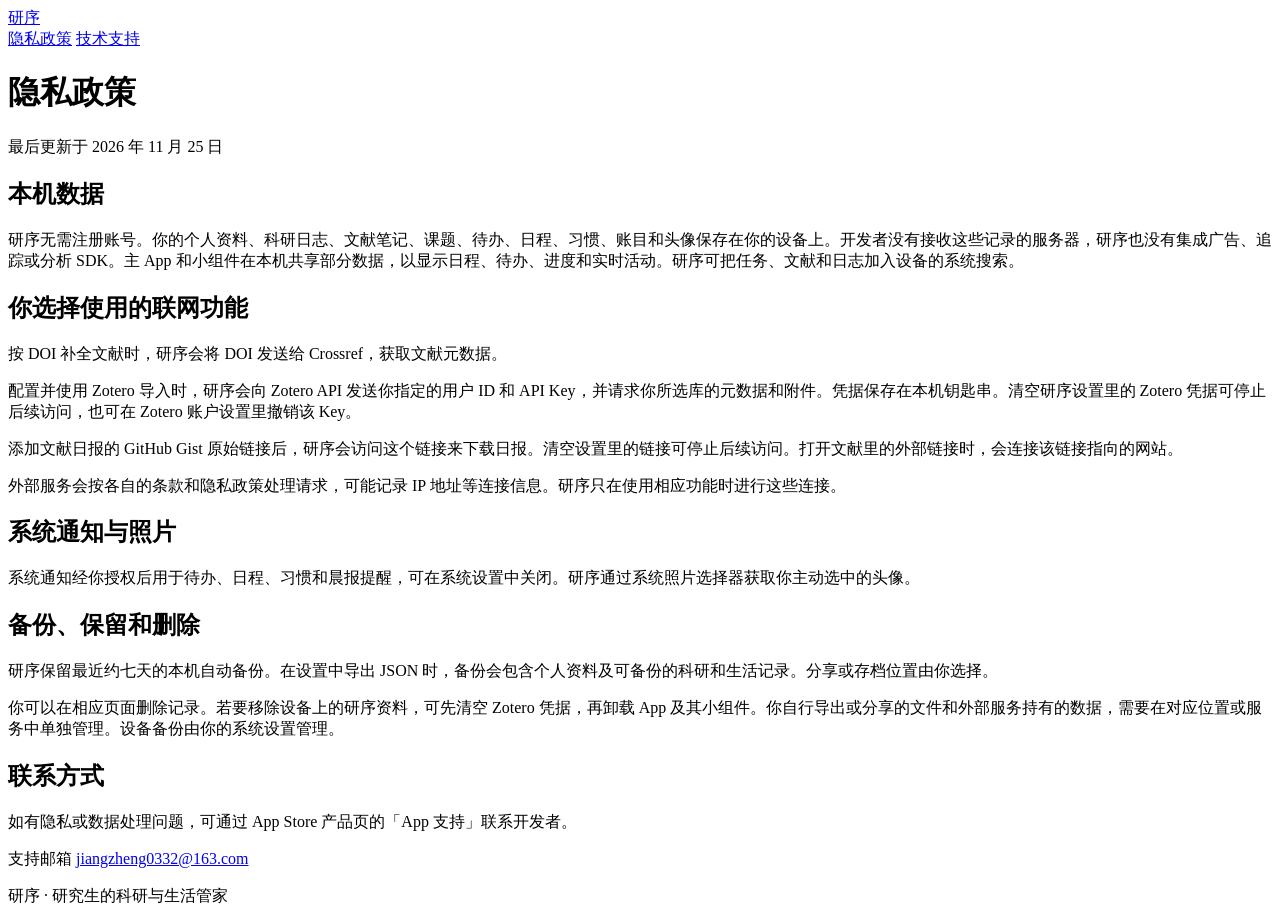
==== privacy/index.html @ a757e45b "Publish Yanxu support and privacy pages" ====
<!doctype html>
<html lang="zh-Hans">
<head>
  <meta charset="utf-8">
  <meta name="viewport" content="width=device-width, initial-scale=1">
  <meta name="description" content="研序 iPhone App 的隐私政策与技术支持">
  <title>隐私政策 · 研序</title>
  <link rel="stylesheet" href="/yanxu-support/style.css">
</head>
<body>
  <header><a class="brand" href="/yanxu-support/">研序</a><nav aria-label="页面导航"><a href="/yanxu-support/privacy/" aria-current=page>隐私政策</a> <a href="/yanxu-support/support/">技术支持</a></nav></header>
  <main><h1>隐私政策</h1>
  <p>最后更新于 2026 年 11 月 25 日</p>
  <h2>本机数据</h2>
  <p>研序无需注册账号。你的个人资料、科研日志、文献笔记、课题、待办、日程、习惯、账目和头像保存在你的设备上。开发者没有接收这些记录的服务器，研序也没有集成广告、追踪或分析 SDK。主 App 和小组件在本机共享部分数据，以显示日程、待办、进度和实时活动。研序可把任务、文献和日志加入设备的系统搜索。</p>
  <h2>你选择使用的联网功能</h2>
  <p>按 DOI 补全文献时，研序会将 DOI 发送给 Crossref，获取文献元数据。</p>
  <p>配置并使用 Zotero 导入时，研序会向 Zotero API 发送你指定的用户 ID 和 API Key，并请求你所选库的元数据和附件。凭据保存在本机钥匙串。清空研序设置里的 Zotero 凭据可停止后续访问，也可在 Zotero 账户设置里撤销该 Key。</p>
  <p>添加文献日报的 GitHub Gist 原始链接后，研序会访问这个链接来下载日报。清空设置里的链接可停止后续访问。打开文献里的外部链接时，会连接该链接指向的网站。</p>
  <p>外部服务会按各自的条款和隐私政策处理请求，可能记录 IP 地址等连接信息。研序只在使用相应功能时进行这些连接。</p>
  <h2>系统通知与照片</h2>
  <p>系统通知经你授权后用于待办、日程、习惯和晨报提醒，可在系统设置中关闭。研序通过系统照片选择器获取你主动选中的头像。</p>
  <h2>备份、保留和删除</h2>
  <p>研序保留最近约七天的本机自动备份。在设置中导出 JSON 时，备份会包含个人资料及可备份的科研和生活记录。分享或存档位置由你选择。</p>
  <p>你可以在相应页面删除记录。若要移除设备上的研序资料，可先清空 Zotero 凭据，再卸载 App 及其小组件。你自行导出或分享的文件和外部服务持有的数据，需要在对应位置或服务中单独管理。设备备份由你的系统设置管理。</p>
  <h2>联系方式</h2>
  <p>如有隐私或数据处理问题，可通过 App Store 产品页的「App 支持」联系开发者。</p>
  <p>支持邮箱 <a href="mailto:jiangzheng0332@163.com">jiangzheng0332@163.com</a></p>
  </main>
  <footer>研序 · 研究生的科研与生活管家</footer>
</body>
</html>
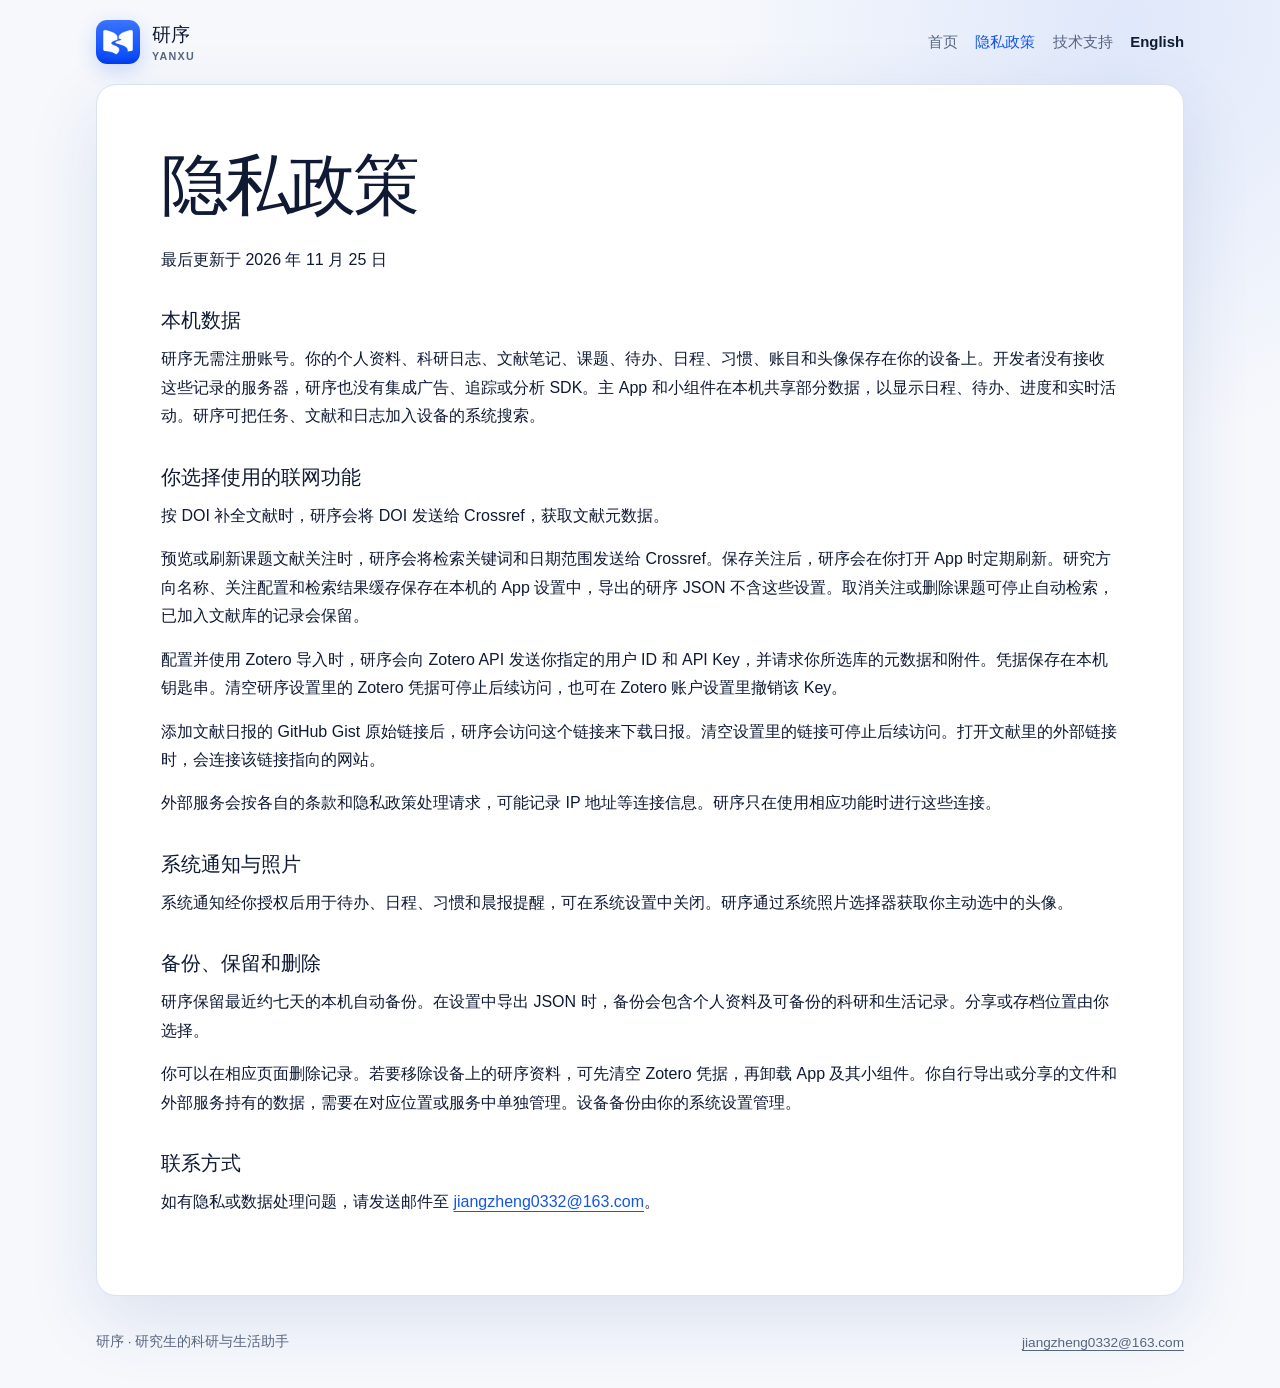
==== commit 5ee9e203: "Publish refreshed support and privacy pages" ====
--- a/privacy/index.html
+++ b/privacy/index.html
@@ -3,18 +3,34 @@
 <head>
   <meta charset="utf-8">
   <meta name="viewport" content="width=device-width, initial-scale=1">
-  <meta name="description" content="研序 iPhone App 的隐私政策与技术支持">
+  <meta name="description" content="研序隐私政策：了解本机数据、可选的联网功能和数据删除方式。">
+  <meta name="theme-color" content="#1456e8">
   <title>隐私政策 · 研序</title>
-  <link rel="stylesheet" href="/yanxu-support/style.css">
+  <link rel="stylesheet" href="/style.css">
+  <link rel="icon" href="/icon.png" type="image/png">
+  <link rel="apple-touch-icon" href="/icon.png">
 </head>
 <body>
-  <header><a class="brand" href="/yanxu-support/">研序</a><nav aria-label="页面导航"><a href="/yanxu-support/privacy/" aria-current=page>隐私政策</a> <a href="/yanxu-support/support/">技术支持</a></nav></header>
-  <main><h1>隐私政策</h1>
+  <a class="skip-link" href="#content">Skip to content</a>
+  <header class="site-header">
+    <a class="brand" href="../" aria-label="Yanxu home">
+      <img src="/icon.png" width="44" height="44" alt="">
+      <span>研序 <small>Yanxu</small></span>
+    </a>
+    <nav aria-label="Primary navigation">
+      <a href="../">首页</a> <a href="../privacy/" aria-current=page>隐私政策</a> <a href="../support/">技术支持</a>
+      <a class="language" href="../en/privacy/">English</a>
+    </nav>
+  </header>
+  <main>
+    <div id="content" class="content">
+      <h1>隐私政策</h1>
   <p>最后更新于 2026 年 11 月 25 日</p>
   <h2>本机数据</h2>
   <p>研序无需注册账号。你的个人资料、科研日志、文献笔记、课题、待办、日程、习惯、账目和头像保存在你的设备上。开发者没有接收这些记录的服务器，研序也没有集成广告、追踪或分析 SDK。主 App 和小组件在本机共享部分数据，以显示日程、待办、进度和实时活动。研序可把任务、文献和日志加入设备的系统搜索。</p>
   <h2>你选择使用的联网功能</h2>
   <p>按 DOI 补全文献时，研序会将 DOI 发送给 Crossref，获取文献元数据。</p>
+  <p>预览或刷新课题文献关注时，研序会将检索关键词和日期范围发送给 Crossref。保存关注后，研序会在你打开 App 时定期刷新。研究方向名称、关注配置和检索结果缓存保存在本机的 App 设置中，导出的研序 JSON 不含这些设置。取消关注或删除课题可停止自动检索，已加入文献库的记录会保留。</p>
   <p>配置并使用 Zotero 导入时，研序会向 Zotero API 发送你指定的用户 ID 和 API Key，并请求你所选库的元数据和附件。凭据保存在本机钥匙串。清空研序设置里的 Zotero 凭据可停止后续访问，也可在 Zotero 账户设置里撤销该 Key。</p>
   <p>添加文献日报的 GitHub Gist 原始链接后，研序会访问这个链接来下载日报。清空设置里的链接可停止后续访问。打开文献里的外部链接时，会连接该链接指向的网站。</p>
   <p>外部服务会按各自的条款和隐私政策处理请求，可能记录 IP 地址等连接信息。研序只在使用相应功能时进行这些连接。</p>
@@ -24,9 +40,12 @@
   <p>研序保留最近约七天的本机自动备份。在设置中导出 JSON 时，备份会包含个人资料及可备份的科研和生活记录。分享或存档位置由你选择。</p>
   <p>你可以在相应页面删除记录。若要移除设备上的研序资料，可先清空 Zotero 凭据，再卸载 App 及其小组件。你自行导出或分享的文件和外部服务持有的数据，需要在对应位置或服务中单独管理。设备备份由你的系统设置管理。</p>
   <h2>联系方式</h2>
-  <p>如有隐私或数据处理问题，可通过 App Store 产品页的「App 支持」联系开发者。</p>
-  <p>支持邮箱 <a href="mailto:jiangzheng0332@163.com">jiangzheng0332@163.com</a></p>
+  <p>如有隐私或数据处理问题，请发送邮件至 <a href="mailto:jiangzheng0332@163.com">jiangzheng0332@163.com</a>。</p>
+    </div>
   </main>
-  <footer>研序 · 研究生的科研与生活管家</footer>
+  <footer>
+    <span>研序 · 研究生的科研与生活助手</span>
+    <a href="mailto:jiangzheng0332@163.com">jiangzheng0332@163.com</a>
+  </footer>
 </body>
 </html>
--- a/style.css
+++ b/style.css
@@ -0,0 +1,220 @@
+:root {
+  color-scheme: light dark;
+  --page: #f6f8fc;
+  --surface: #ffffff;
+  --surface-muted: #eef3ff;
+  --text: #101a35;
+  --muted: #58657f;
+  --accent: #1456e8;
+  --accent-deep: #0d3eb5;
+  --line: #dbe2ef;
+  --shadow: 0 24px 70px rgb(35 69 140 / 12%);
+  font-family: -apple-system, BlinkMacSystemFont, "PingFang SC", "Noto Sans SC", sans-serif;
+  font-synthesis: none;
+}
+* { box-sizing: border-box; }
+html { scroll-behavior: smooth; }
+body {
+  margin: 0;
+  background:
+    radial-gradient(circle at 88% 2%, rgb(20 86 232 / 10%), transparent 26rem),
+    var(--page);
+  color: var(--text);
+}
+a { color: var(--accent); text-underline-offset: 0.22em; }
+a:focus-visible, summary:focus-visible { outline: 3px solid rgb(20 86 232 / 35%); outline-offset: 4px; }
+img { display: block; max-width: 100%; }
+.skip-link {
+  position: fixed;
+  top: 0.75rem;
+  left: 0.75rem;
+  z-index: 10;
+  padding: 0.7rem 1rem;
+  border-radius: 0.5rem;
+  background: var(--text);
+  color: var(--surface);
+  transform: translateY(-160%);
+}
+.skip-link:focus { transform: translateY(0); }
+.site-header, main, footer { width: min(100% - 2rem, 68rem); margin-inline: auto; }
+.site-header {
+  min-height: 5.25rem;
+  display: flex;
+  align-items: center;
+  justify-content: space-between;
+  gap: 1rem;
+}
+.brand {
+  display: inline-flex;
+  align-items: center;
+  gap: 0.75rem;
+  color: var(--text);
+  font-size: 1.2rem;
+  font-weight: 750;
+  text-decoration: none;
+}
+.brand img { width: 2.75rem; height: 2.75rem; border-radius: 0.7rem; box-shadow: 0 6px 20px rgb(20 86 232 / 20%); }
+.brand small { display: block; margin-top: 0.12rem; color: var(--muted); font-size: 0.67rem; font-weight: 600; letter-spacing: 0.12em; text-transform: uppercase; }
+nav { display: flex; align-items: center; flex-wrap: wrap; justify-content: flex-end; gap: 0.25rem 1.1rem; }
+nav a {
+  color: var(--muted);
+  font-size: 0.93rem;
+  font-weight: 650;
+  text-decoration: none;
+}
+nav a:hover, nav a[aria-current="page"] { color: var(--accent); }
+nav .language { color: var(--text); }
+main {
+  min-height: calc(100vh - 11rem);
+  overflow: hidden;
+  border: 1px solid var(--line);
+  border-radius: 1.25rem;
+  background: var(--surface);
+  box-shadow: var(--shadow);
+}
+.content { padding: clamp(1.4rem, 5vw, 4.5rem); }
+.hero {
+  display: grid;
+  grid-template-columns: minmax(0, 1.45fr) minmax(12rem, 0.75fr);
+  align-items: center;
+  gap: clamp(2rem, 7vw, 6rem);
+}
+.hero h1 {
+  max-width: 12ch;
+  margin: 0.45rem 0 1.2rem;
+  font-size: clamp(2.7rem, 7vw, 5rem);
+  letter-spacing: -0.045em;
+  line-height: 1.03;
+}
+.app-icon {
+  justify-self: center;
+  width: min(100%, 17rem);
+  height: auto;
+  border-radius: 22%;
+  box-shadow: 0 28px 70px rgb(20 86 232 / 28%);
+}
+.eyebrow {
+  margin: 0;
+  color: var(--accent);
+  font-size: 0.75rem;
+  font-weight: 750;
+  letter-spacing: 0.14em;
+  text-transform: uppercase;
+}
+.lead { max-width: 43rem; color: var(--muted); font-size: clamp(1.05rem, 2vw, 1.25rem); line-height: 1.75; }
+.actions { display: flex; flex-wrap: wrap; gap: 0.75rem; margin-top: 1.8rem; }
+.button {
+  display: inline-flex;
+  min-height: 2.85rem;
+  align-items: center;
+  justify-content: center;
+  padding: 0.72rem 1.15rem;
+  border: 1px solid transparent;
+  border-radius: 0.55rem;
+  font-size: 0.94rem;
+  font-weight: 700;
+  text-decoration: none;
+}
+.button.primary { background: var(--accent); color: #fff; }
+.button.primary:hover { background: var(--accent-deep); }
+.button.secondary { border-color: var(--line); background: var(--surface); color: var(--text); }
+.button.secondary:hover { border-color: var(--accent); color: var(--accent); }
+.facts {
+  display: grid;
+  grid-template-columns: repeat(3, 1fr);
+  gap: 1rem;
+  margin-top: clamp(2.5rem, 7vw, 5rem);
+  padding-top: 1.35rem;
+  border-top: 1px solid var(--line);
+}
+.facts div { display: flex; flex-direction: column; gap: 0.28rem; }
+.facts span { color: var(--muted); font-size: 0.78rem; }
+.facts strong { font-size: 0.98rem; }
+.section { margin-top: clamp(3rem, 8vw, 6rem); }
+.section h2, .notice h2, .contact-card h2 {
+  margin: 0.45rem 0 1.1rem;
+  font-size: clamp(1.65rem, 4vw, 2.5rem);
+  letter-spacing: -0.03em;
+  line-height: 1.18;
+}
+.feature-grid {
+  display: grid;
+  grid-template-columns: repeat(3, minmax(0, 1fr));
+  gap: 1rem;
+}
+.feature-grid article { padding: 1.2rem; border: 1px solid var(--line); border-radius: 0.75rem; background: var(--surface); }
+.feature-grid h3 { margin: 0 0 0.55rem; font-size: 1rem; }
+.feature-grid p { margin: 0; color: var(--muted); font-size: 0.93rem; line-height: 1.7; }
+.notice {
+  display: flex;
+  align-items: end;
+  justify-content: space-between;
+  gap: 2rem;
+  margin-top: clamp(3rem, 8vw, 6rem);
+  padding: clamp(1.4rem, 4vw, 2.2rem);
+  border-radius: 0.85rem;
+  background: var(--surface-muted);
+}
+.notice div { max-width: 45rem; }
+.notice p:last-child { margin: 0; color: var(--muted); line-height: 1.75; }
+h1 { font-size: clamp(2.3rem, 6vw, 4.2rem); letter-spacing: -0.045em; line-height: 1.08; margin: 0 0 1.5rem; }
+h2 { font-size: 1.28rem; margin: 2rem 0 0.65rem; }
+p, li { font-size: 1rem; line-height: 1.8; overflow-wrap: anywhere; }
+p { margin: 0 0 0.9rem; }
+ul { margin: 0.4rem 0 1rem; padding-left: 1.3rem; }
+.muted, footer { color: var(--muted); }
+.contact-card {
+  display: flex;
+  align-items: end;
+  justify-content: space-between;
+  gap: 2rem;
+  margin: 1.5rem 0 1rem;
+  padding: clamp(1.25rem, 4vw, 2rem);
+  border: 1px solid var(--line);
+  border-radius: 0.85rem;
+  background: var(--surface-muted);
+}
+.contact-card p { max-width: 43rem; margin: 0; color: var(--muted); }
+.contact-email { font-size: clamp(1rem, 3vw, 1.3rem); font-weight: 700; }
+.faq { margin-top: 3rem; }
+.faq h2 { margin-top: 0; }
+details { border-top: 1px solid var(--line); }
+details:last-child { border-bottom: 1px solid var(--line); }
+summary { cursor: pointer; padding: 1.1rem 0; font-weight: 700; }
+details p { margin: 0; padding: 0 0 1.2rem; color: var(--muted); }
+footer {
+  min-height: 5.75rem;
+  display: flex;
+  align-items: center;
+  justify-content: space-between;
+  gap: 1rem;
+  font-size: 0.85rem;
+}
+footer a { color: inherit; }
+@media (max-width: 720px) {
+  .site-header { align-items: flex-start; flex-direction: column; padding-block: 1rem; }
+  nav { max-width: none; justify-content: flex-start; gap: 0.5rem 0.85rem; }
+  .hero { grid-template-columns: 1fr; }
+  .app-icon { justify-self: start; width: min(42vw, 9rem); }
+  .hero h1 { max-width: 10ch; }
+  .facts, .feature-grid { grid-template-columns: 1fr; }
+  .facts { gap: 0.8rem; }
+  .facts div { flex-direction: row; justify-content: space-between; }
+  .notice, .contact-card, footer { align-items: flex-start; flex-direction: column; }
+  .content { padding: 1.35rem; }
+}
+@media (prefers-color-scheme: dark) {
+  :root {
+    --page: #0c1222;
+    --surface: #121a2c;
+    --surface-muted: #17233c;
+    --text: #f2f5ff;
+    --muted: #b4bfd4;
+    --accent: #7095ff;
+    --accent-deep: #9bb4ff;
+    --line: #2b3852;
+    --shadow: 0 24px 70px rgb(0 0 0 / 28%);
+  }
+  .button.primary { color: #071127; }
+  .button.primary:hover { color: #071127; }
+}
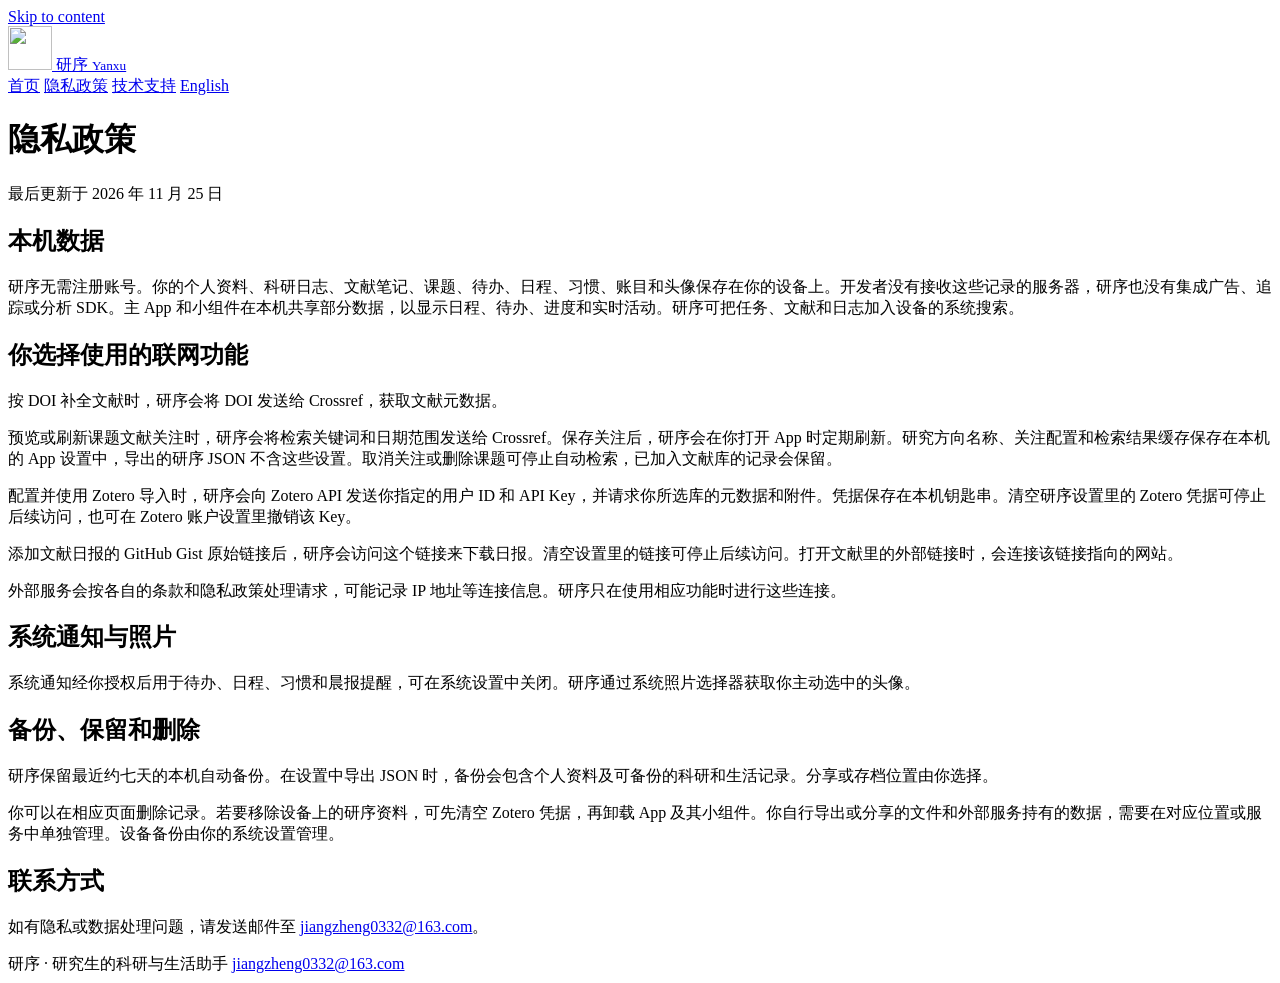
==== commit 95ed1032: "Fix GitHub Pages base paths" ====
--- a/privacy/index.html
+++ b/privacy/index.html
@@ -6,20 +6,20 @@
   <meta name="description" content="研序隐私政策：了解本机数据、可选的联网功能和数据删除方式。">
   <meta name="theme-color" content="#1456e8">
   <title>隐私政策 · 研序</title>
-  <link rel="stylesheet" href="/style.css">
-  <link rel="icon" href="/icon.png" type="image/png">
-  <link rel="apple-touch-icon" href="/icon.png">
+  <link rel="stylesheet" href="/yanxu-support/style.css">
+  <link rel="icon" href="/yanxu-support/icon.png" type="image/png">
+  <link rel="apple-touch-icon" href="/yanxu-support/icon.png">
 </head>
 <body>
   <a class="skip-link" href="#content">Skip to content</a>
   <header class="site-header">
-    <a class="brand" href="../" aria-label="Yanxu home">
-      <img src="/icon.png" width="44" height="44" alt="">
+    <a class="brand" href="/yanxu-support/" aria-label="Yanxu home">
+      <img src="/yanxu-support/icon.png" width="44" height="44" alt="">
       <span>研序 <small>Yanxu</small></span>
     </a>
     <nav aria-label="Primary navigation">
-      <a href="../">首页</a> <a href="../privacy/" aria-current=page>隐私政策</a> <a href="../support/">技术支持</a>
-      <a class="language" href="../en/privacy/">English</a>
+      <a href="/yanxu-support/">首页</a> <a href="/yanxu-support/privacy/" aria-current=page>隐私政策</a> <a href="/yanxu-support/support/">技术支持</a>
+      <a class="language" href="/yanxu-support/en/privacy/">English</a>
     </nav>
   </header>
   <main>
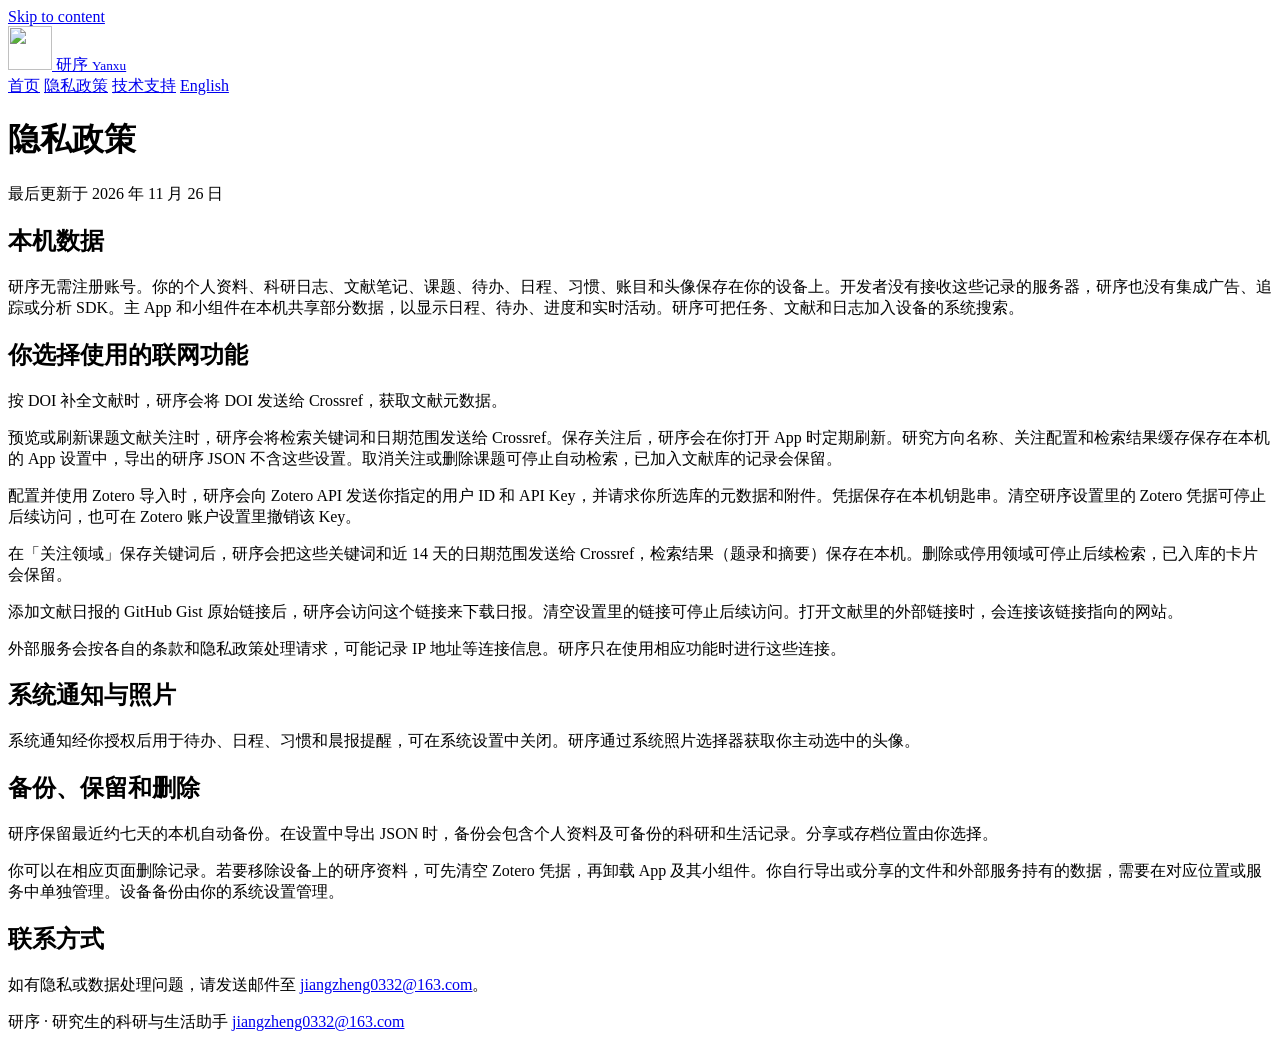
==== commit 018fd842: "Privacy policy: digest topics send keywords to Crossref; updated Nov 26" ====
--- a/privacy/index.html
+++ b/privacy/index.html
@@ -25,13 +25,14 @@
   <main>
     <div id="content" class="content">
       <h1>隐私政策</h1>
-  <p>最后更新于 2026 年 11 月 25 日</p>
+  <p>最后更新于 2026 年 11 月 26 日</p>
   <h2>本机数据</h2>
   <p>研序无需注册账号。你的个人资料、科研日志、文献笔记、课题、待办、日程、习惯、账目和头像保存在你的设备上。开发者没有接收这些记录的服务器，研序也没有集成广告、追踪或分析 SDK。主 App 和小组件在本机共享部分数据，以显示日程、待办、进度和实时活动。研序可把任务、文献和日志加入设备的系统搜索。</p>
   <h2>你选择使用的联网功能</h2>
   <p>按 DOI 补全文献时，研序会将 DOI 发送给 Crossref，获取文献元数据。</p>
   <p>预览或刷新课题文献关注时，研序会将检索关键词和日期范围发送给 Crossref。保存关注后，研序会在你打开 App 时定期刷新。研究方向名称、关注配置和检索结果缓存保存在本机的 App 设置中，导出的研序 JSON 不含这些设置。取消关注或删除课题可停止自动检索，已加入文献库的记录会保留。</p>
   <p>配置并使用 Zotero 导入时，研序会向 Zotero API 发送你指定的用户 ID 和 API Key，并请求你所选库的元数据和附件。凭据保存在本机钥匙串。清空研序设置里的 Zotero 凭据可停止后续访问，也可在 Zotero 账户设置里撤销该 Key。</p>
+  <p>在「关注领域」保存关键词后，研序会把这些关键词和近 14 天的日期范围发送给 Crossref，检索结果（题录和摘要）保存在本机。删除或停用领域可停止后续检索，已入库的卡片会保留。</p>
   <p>添加文献日报的 GitHub Gist 原始链接后，研序会访问这个链接来下载日报。清空设置里的链接可停止后续访问。打开文献里的外部链接时，会连接该链接指向的网站。</p>
   <p>外部服务会按各自的条款和隐私政策处理请求，可能记录 IP 地址等连接信息。研序只在使用相应功能时进行这些连接。</p>
   <h2>系统通知与照片</h2>
